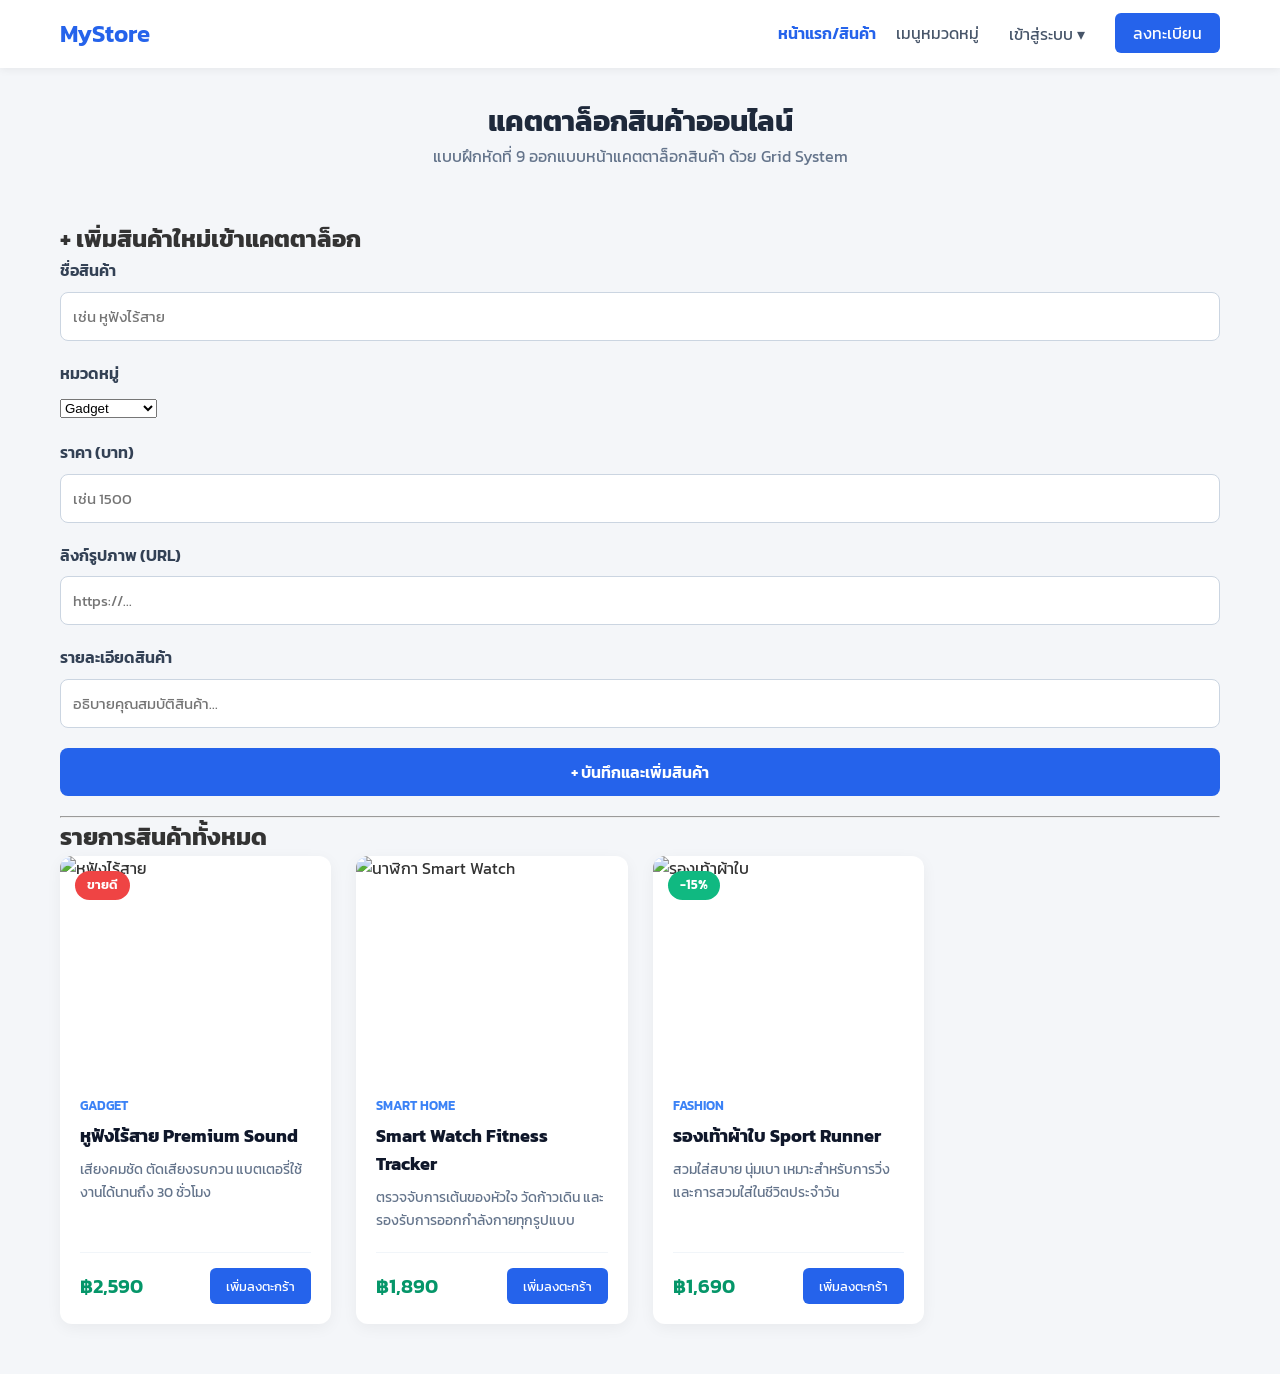
==== html/index.html @ a933f7f7 "Initial commit" ====
<!DOCTYPE html>
<html lang="th">
<head>
    <meta charset="UTF-8">
    <meta name="viewport" content="width=device-width, initial-scale=1.0">
    <title>หน้าแรก - แคตตาล็อกสินค้า (Grid System)</title>
    <link rel="stylesheet" href="style.css">
    <link rel="preconnect" href="https://fonts.googleapis.com">
    <link rel="preconnect" href="https://fonts.gstatic.com" crossorigin>
    <link href="https://fonts.googleapis.com/css2?family=Kanit:wght@300;400;600&display=swap" rel="stylesheet">
</head>
<body>

    <!-- แถบเมนูนำทาง (Navbar) -->
    <nav class="navbar">
        <div class="nav-container">
            <a href="index.html" class="logo">MyStore</a>
            <ul class="nav-links">
                <li><a href="index.html" class="active">หน้าแรก/สินค้า</a></li>
                <li><a href="menu.html">เมนูหมวดหมู่</a></li>
                
                <!-- Dropdown สำหรับเข้าสู่ระบบ (Login) -->
                <li class="dropdown">
                    <button class="btn-dropdown" id="loginDropdownBtn">เข้าสู่ระบบ ▾</button>
                    <div class="dropdown-menu" id="loginDropdownMenu">
                        <form class="login-form">
                            <h3>เข้าสู่ระบบ</h3>
                            <div class="form-group">
                                <label for="login-email">อีเมล</label>
                                <input type="email" id="login-email" placeholder="example@email.com" required>
                            </div>
                            <div class="form-group">
                                <label for="login-password">รหัสผ่าน</label>
                                <input type="password" id="login-password" placeholder="••••••••" required>
                            </div>
                            <button type="submit" class="btn-submit">เข้าสู่ระบบ</button>
                            <div class="login-footer">
                                <span>ยังไม่มีบัญชี?</span> <a href="register.html">ลงทะเบียนที่นี่</a>
                            </div>
                        </form>
                    </div>
                </li>

                <li><a href="register.html" class="btn-nav">ลงทะเบียน</a></li>
            </ul>
        </div>
    </nav>

    <header class="header">
        <h1>แคตตาล็อกสินค้าออนไลน์</h1>
        <p>แบบฝึกหัดที่ 9 ออกแบบหน้าแคตตาล็อกสินค้า ด้วย Grid System</p>
    </header>

    <main class="container">
        
        <!-- ส่วนฟอร์มสำหรับเพิ่มสินค้าใหม่ -->
        <section class="add-product-section">
            <h2>+ เพิ่มสินค้าใหม่เข้าแคตตาล็อก</h2>
            <form id="addProductForm" class="add-product-grid-form">
                <div class="form-group">
                    <label for="name">ชื่อสินค้า</label>
                    <input type="text" id="name" placeholder="เช่น หูฟังไร้สาย" required>
                </div>

                <div class="form-group">
                    <label for="category">หมวดหมู่</label>
                    <select id="category" required>
                        <option value="Gadget">Gadget</option>
                        <option value="Fashion">Fashion</option>
                        <option value="Smart Home">Smart Home</option>
                        <option value="Beauty">Beauty</option>
                    </select>
                </div>

                <div class="form-group">
                    <label for="price">ราคา (บาท)</label>
                    <input type="number" id="price" placeholder="เช่น 1500" required>
                </div>

                <div class="form-group">
                    <label for="image">ลิงก์รูปภาพ (URL)</label>
                    <input type="url" id="image" placeholder="https://..." required>
                </div>

                <div class="form-group full-width">
                    <label for="desc">รายละเอียดสินค้า</label>
                    <input type="text" id="desc" placeholder="อธิบายคุณสมบัติสินค้า..." required>
                </div>

                <div class="form-group full-width">
                    <button type="submit" class="btn-submit">+ บันทึกและเพิ่มสินค้า</button>
                </div>
            </form>
        </section>

        <hr class="divider">

        <!-- ส่วน Grid แสดงรายการสินค้า -->
        <h2 class="section-title">รายการสินค้าทั้งหมด</h2>
        <div class="product-grid" id="productGrid">
            
            <div class="product-card">
                <div class="badge">ขายดี</div>
                <img src="https://images.unsplash.com/photo-1505740420928-5e560c06d30e?w=500&q=80" alt="หูฟังไร้สาย">
                <div class="product-info">
                    <span class="category">Gadget</span>
                    <h3 class="product-title">หูฟังไร้สาย Premium Sound</h3>
                    <p class="description">เสียงคมชัด ตัดเสียงรบกวน แบตเตอรี่ใช้งานได้นานถึง 30 ชั่วโมง</p>
                    <div class="price-container">
                        <span class="price">฿2,590</span>
                        <button class="btn-add">เพิ่มลงตะกร้า</button>
                    </div>
                </div>
            </div>

            <div class="product-card">
                <img src="https://images.unsplash.com/photo-1523275335684-37898b6baf30?w=500&q=80" alt="นาฬิกา Smart Watch">
                <div class="product-info">
                    <span class="category">Smart Home</span>
                    <h3 class="product-title">Smart Watch Fitness Tracker</h3>
                    <p class="description">ตรวจจับการเต้นของหัวใจ วัดก้าวเดิน และรองรับการออกกำลังกายทุกรูปแบบ</p>
                    <div class="price-container">
                        <span class="price">฿1,890</span>
                        <button class="btn-add">เพิ่มลงตะกร้า</button>
                    </div>
                </div>
            </div>

            <div class="product-card">
                <div class="badge discount">-15%</div>
                <img src="https://images.unsplash.com/photo-1542291026-7eec264c27ff?w=500&q=80" alt="รองเท้าผ้าใบ">
                <div class="product-info">
                    <span class="category">Fashion</span>
                    <h3 class="product-title">รองเท้าผ้าใบ Sport Runner</h3>
                    <p class="description">สวมใส่สบาย นุ่มเบา เหมาะสำหรับการวิ่งและการสวมใส่ในชีวิตประจำวัน</p>
                    <div class="price-container">
                        <span class="price">฿1,690</span>
                        <button class="btn-add">เพิ่มลงตะกร้า</button>
                    </div>
                </div>
            </div>

        </div>
    </main>

    <!-- Script สำหรับคุมระบบ เพิ่มสินค้า และ เปิด/ปิด Dropdown Login -->
    <script>
        // 1. สคริปต์เปิด-ปิด Dropdown Login
        const loginDropdownBtn = document.getElementById('loginDropdownBtn');
        const loginDropdownMenu = document.getElementById('loginDropdownMenu');

        loginDropdownBtn.addEventListener('click', function(e) {
            e.stopPropagation();
            loginDropdownMenu.classList.toggle('show');
        });

        // ปิด Dropdown เมื่อคลิกพื้นที่อื่นนอกเมนู
        window.addEventListener('click', function(e) {
            if (!loginDropdownMenu.contains(e.target) && e.target !== loginDropdownBtn) {
                loginDropdownMenu.classList.remove('show');
            }
        });

        // 2. สคริปต์เพิ่มสินค้าใหม่
        const form = document.getElementById('addProductForm');
        const productGrid = document.getElementById('productGrid');

        form.addEventListener('submit', function(e) {
            e.preventDefault();

            const name = document.getElementById('name').value;
            const category = document.getElementById('category').value;
            const price = parseFloat(document.getElementById('price').value).toLocaleString();
            const image = document.getElementById('image').value;
            const desc = document.getElementById('desc').value;

            const newCard = document.createElement('div');
            newCard.className = 'product-card';
            newCard.innerHTML = `
                <div class="badge" style="background-color: #2563eb;">มาใหม่</div>
                <img src="${image}" alt="${name}" onerror="this.src='https://via.placeholder.com/500x300?text=No+Image'">
                <div class="product-info">
                    <span class="category">${category}</span>
                    <h3 class="product-title">${name}</h3>
                    <p class="description">${desc}</p>
                    <div class="price-container">
                        <span class="price">฿${price}</span>
                        <button class="btn-add">เพิ่มลงตะกร้า</button>
                    </div>
                </div>
            `;

            productGrid.prepend(newCard);
            form.reset();
            alert('เพิ่มสินค้าเรียบร้อยแล้ว!');
        });
    </script>

</body>
</html>
---- html/style.css ----
* {
    margin: 0;
    padding: 0;
    box-sizing: border-box;
}

body {
    font-family: 'Kanit', sans-serif;
    background-color: #f4f6f9;
    color: #333;
    line-height: 1.6;
}

/* --- แถบ เมนู (Navbar) --- */
.navbar {
    background-color: #ffffff;
    box-shadow: 0 2px 8px rgba(0,0,0,0.06);
    position: sticky;
    top: 0;
    z-index: 100;
}

.nav-container {
    max-width: 1200px;
    margin: 0 auto;
    display: flex;
    justify-content: space-between;
    align-items: center;
    padding: 15px 20px;
}

.logo {
    font-size: 1.5rem;
    font-weight: 600;
    color: #2563eb;
    text-decoration: none;
}

.nav-links {
    list-style: none;
    display: flex;
    align-items: center;
    gap: 20px;
}

.nav-links a {
    text-decoration: none;
    color: #475569;
    font-weight: 400;
    transition: color 0.2s ease;
}

.nav-links a:hover,
.nav-links a.active {
    color: #2563eb;
    font-weight: 600;
}

.btn-nav {
    background-color: #2563eb;
    color: #ffffff !important;
    padding: 8px 18px;
    border-radius: 6px;
}

.btn-nav:hover {
    background-color: #1d4ed8;
}

/* Header */
.header {
    text-align: center;
    padding: 30px 20px;
    margin-bottom: 20px;
}

.header h1 {
    font-size: 1.8rem;
    color: #1e293b;
}

.header p {
    color: #64748b;
}

/* Container สโคปพื้นที่ */
.container {
    max-width: 1200px;
    margin: 0 auto;
    padding: 0 20px 50px 20px;
}

/* --- CSS GRID: สินค้า (index.html) --- */
.product-grid {
    display: grid;
    grid-template-columns: repeat(auto-fill, minmax(260px, 1fr));
    gap: 25px;
}

.product-card {
    background: #ffffff;
    border-radius: 12px;
    overflow: hidden;
    box-shadow: 0 4px 15px rgba(0, 0, 0, 0.05);
    transition: transform 0.3s ease, box-shadow 0.3s ease;
    position: relative;
    display: flex;
    flex-direction: column;
}

.product-card:hover {
    transform: translateY(-8px);
    box-shadow: 0 10px 25px rgba(0, 0, 0, 0.12);
}

.badge {
    position: absolute;
    top: 15px;
    left: 15px;
    background-color: #ef4444;
    color: white;
    padding: 4px 12px;
    font-size: 0.8rem;
    font-weight: 600;
    border-radius: 20px;
}

.badge.discount { background-color: #10b981; }

.product-card img {
    width: 100%;
    height: 220px;
    object-fit: cover;
}

.product-info {
    padding: 20px;
    display: flex;
    flex-direction: column;
    flex-grow: 1;
}

.category {
    font-size: 0.8rem;
    color: #3b82f6;
    font-weight: 600;
    text-transform: uppercase;
    margin-bottom: 5px;
}

.product-title {
    font-size: 1.1rem;
    color: #0f172a;
    margin-bottom: 8px;
}

.description {
    font-size: 0.9rem;
    color: #64748b;
    margin-bottom: 20px;
    flex-grow: 1;
}

.price-container {
    display: flex;
    justify-content: space-between;
    align-items: center;
    border-top: 1px solid #f1f5f9;
    padding-top: 15px;
}

.price {
    font-size: 1.25rem;
    font-weight: 600;
    color: #059669;
}

.btn-add {
    background-color: #2563eb;
    color: #ffffff;
    border: none;
    padding: 8px 16px;
    border-radius: 6px;
    font-family: 'Kanit', sans-serif;
    cursor: pointer;
}

.btn-add:hover { background-color: #1d4ed8; }

/* --- CSS GRID: เมนูหมวดหมู่ (menu.html) --- */
.menu-grid {
    display: grid;
    grid-template-columns: repeat(auto-fill, minmax(320px, 1fr));
    gap: 30px;
}

.menu-card {
    background: #ffffff;
    border-radius: 12px;
    overflow: hidden;
    box-shadow: 0 4px 15px rgba(0,0,0,0.05);
}

.menu-card img {
    width: 100%;
    height: 200px;
    object-fit: cover;
}

.menu-content {
    padding: 20px;
}

.menu-content h3 {
    margin-bottom: 8px;
    color: #1e293b;
}

.menu-content p {
    color: #64748b;
    font-size: 0.95rem;
    margin-bottom: 15px;
}

.btn-secondary {
    display: inline-block;
    padding: 8px 16px;
    background-color: #f1f5f9;
    color: #334155;
    text-decoration: none;
    border-radius: 6px;
    font-weight: 600;
}

.btn-secondary:hover {
    background-color: #e2e8f0;
}

/* --- ฟอร์มลงทะเบียน (register.html) --- */
.form-container {
    max-width: 500px;
    margin: 40px auto;
    background: #ffffff;
    padding: 30px;
    border-radius: 12px;
    box-shadow: 0 4px 20px rgba(0,0,0,0.08);
}

.form-container h2 {
    color: #1e293b;
    margin-bottom: 5px;
}

.form-container p {
    color: #64748b;
    margin-bottom: 25px;
    font-size: 0.95rem;
}

.form-group {
    margin-bottom: 20px;
}

.form-group label {
    display: block;
    margin-bottom: 8px;
    font-weight: 600;
    color: #334155;
}

.form-group input {
    width: 100%;
    padding: 12px;
    border: 1px solid #cbd5e1;
    border-radius: 8px;
    font-family: 'Kanit', sans-serif;
    font-size: 0.95rem;
}

.form-group input:focus {
    outline: none;
    border-color: #2563eb;
    box-shadow: 0 0 0 3px rgba(37, 99, 235, 0.1);
}

.btn-submit {
    width: 100%;
    padding: 12px;
    background-color: #2563eb;
    color: white;
    border: none;
    border-radius: 8px;
    font-size: 1rem;
    font-family: 'Kanit', sans-serif;
    font-weight: 600;
    cursor: pointer;
}

.btn-submit:hover {
    background-color: #1d4ed8;
}
/* --- Dropdown Login สไตล์ --- */
.dropdown {
    position: relative;
    display: inline-block;
}

.btn-dropdown {
    background: none;
    border: none;
    color: #475569;
    font-family: 'Kanit', sans-serif;
    font-size: 1rem;
    font-weight: 400;
    cursor: pointer;
    padding: 5px 10px;
    transition: color 0.2s ease;
}

.btn-dropdown:hover {
    color: #2563eb;
    font-weight: 600;
}

/* เมนูที่ซ่อนไว้ จะแสดงเมื่อถูกเติม class 'show' */
.dropdown-menu {
    display: none;
    position: absolute;
    right: 0;
    top: 120%;
    width: 280px;
    background-color: #ffffff;
    box-shadow: 0 10px 25px rgba(0, 0, 0, 0.15);
    border-radius: 10px;
    padding: 20px;
    z-index: 1000;
}

.dropdown-menu.show {
    display: block;
    animation: fadeIn 0.2s ease;
}

.login-form h3 {
    font-size: 1.1rem;
    color: #1e293b;
    margin-bottom: 15px;
    text-align: center;
}

.login-form .form-group {
    margin-bottom: 12px;
}

.login-form label {
    display: block;
    font-size: 0.85rem;
    color: #475569;
    margin-bottom: 4px;
}

.login-form input {
    width: 100%;
    padding: 8px 10px;
    border: 1px solid #cbd5e1;
    border-radius: 6px;
    font-family: 'Kanit', sans-serif;
    font-size: 0.85rem;
}

.login-footer {
    margin-top: 15px;
    text-align: center;
    font-size: 0.8rem;
    color: #64748b;
}

.login-footer a {
    color: #2563eb;
    text-decoration: none;
    font-weight: 600;
}

.login-footer a:hover {
    text-decoration: underline;
}

@keyframes fadeIn {
    from { opacity: 0; transform: translateY(-10px); }
    to { opacity: 1; transform: translateY(0); }
}
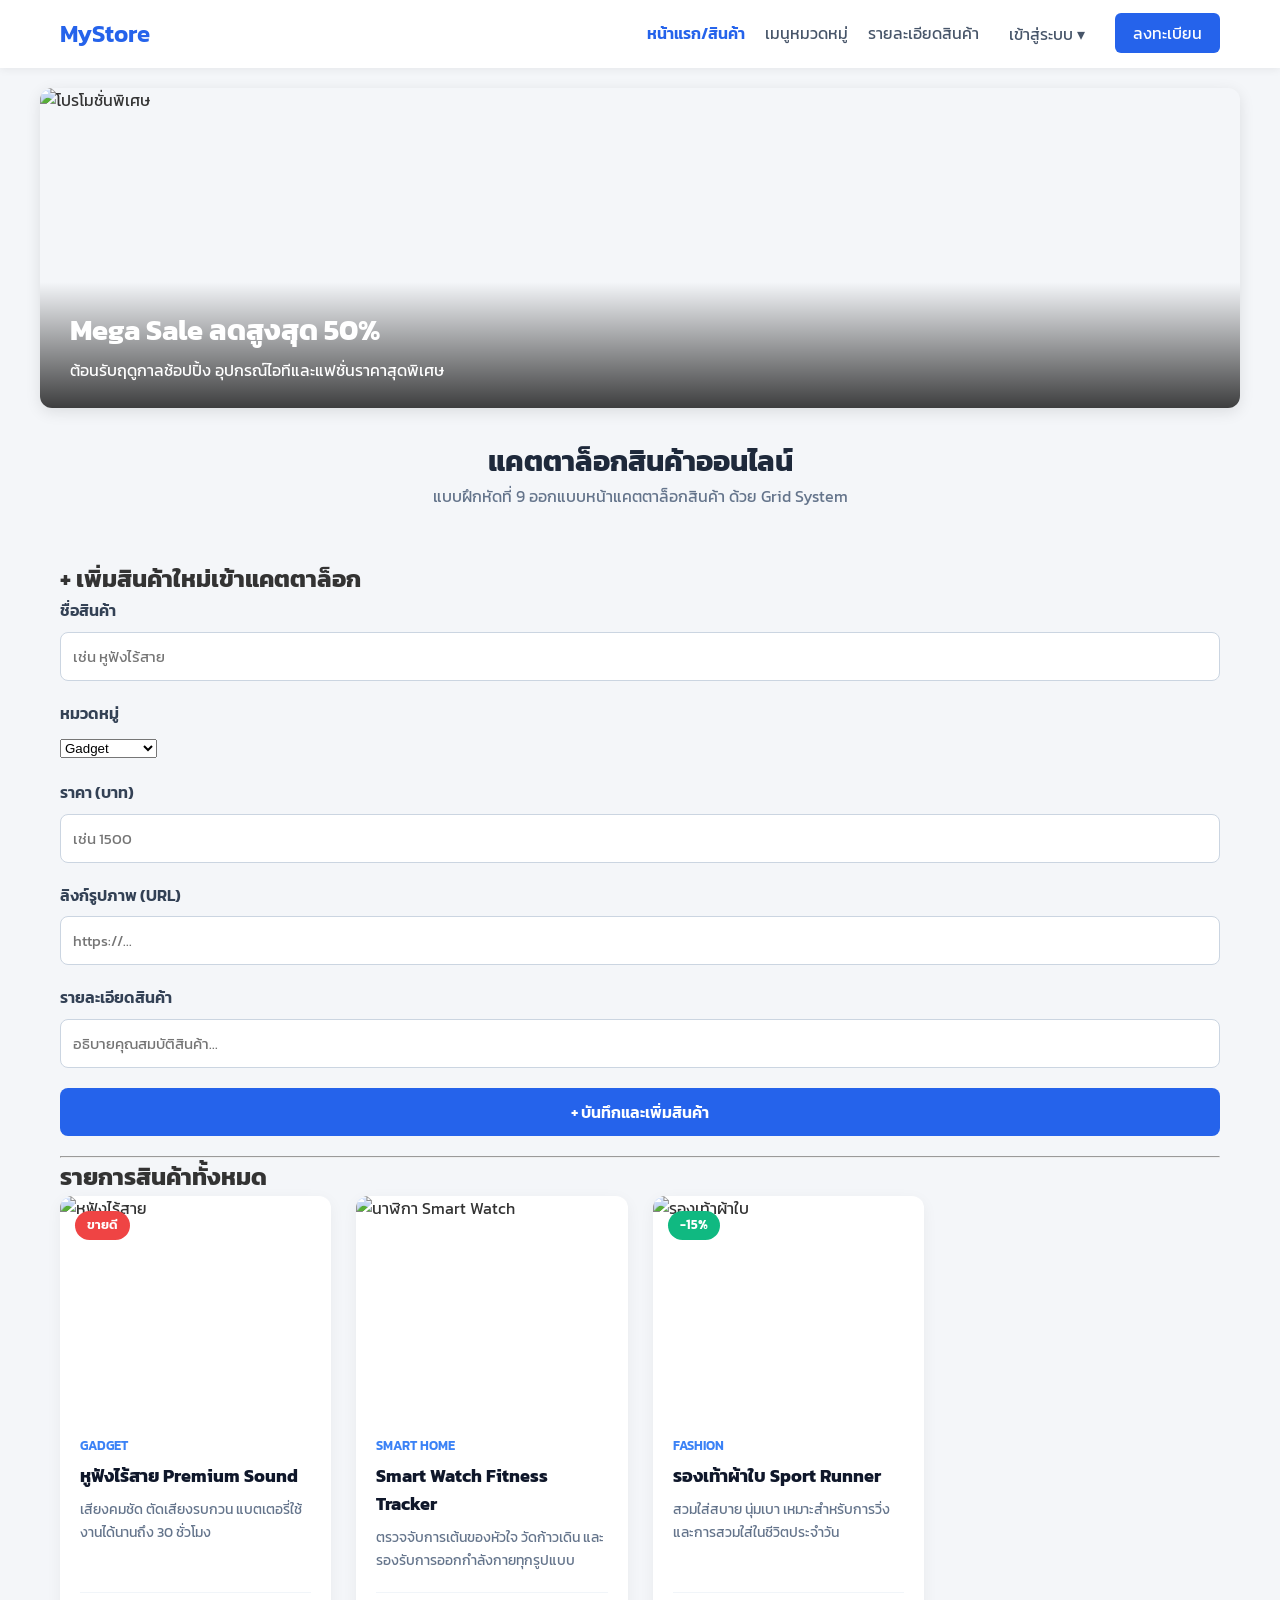
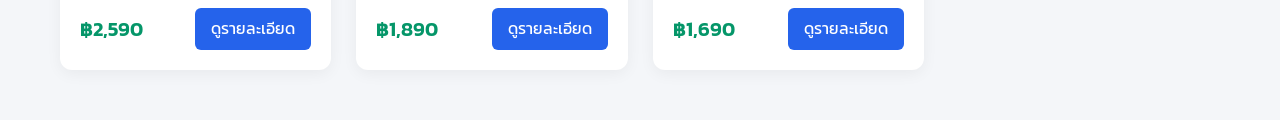
==== commit 4552ee21: "update v1" ====
--- a/html/index.html
+++ b/html/index.html
@@ -18,6 +18,7 @@
             <ul class="nav-links">
                 <li><a href="index.html" class="active">หน้าแรก/สินค้า</a></li>
                 <li><a href="menu.html">เมนูหมวดหมู่</a></li>
+                <li><a href="product-detail.html">รายละเอียดสินค้า</a></li>
                 
                 <!-- Dropdown สำหรับเข้าสู่ระบบ (Login) -->
                 <li class="dropdown">
@@ -46,6 +47,37 @@
         </div>
     </nav>
 
+    <!-- Banner รูปภาพเดียว -->
+<!-- Banner Image Slider -->
+<section class="banner-slider">
+    <div class="slides-container">
+        <!-- Slide 1 -->
+        <div class="slide active">
+            <img src="https://images.unsplash.com/photo-1607082348824-0a96f2a4b9da?w=1200&q=80" alt="โปรโมชั่นพิเศษ">
+            <div class="banner-text">
+                <h2>Mega Sale ลดสูงสุด 50%</h2>
+                <p>ต้อนรับฤดูกาลช้อปปิ้ง อุปกรณ์ไอทีและแฟชั่นราคาสุดพิเศษ</p>
+            </div>
+        </div>
+        <!-- Slide 2 -->
+        <div class="slide">
+            <img src="https://images.unsplash.com/photo-1441986300917-64674bd600d8?w=1200&q=80" alt="สินค้ามาใหม่">
+            <div class="banner-text">
+                <h2>New Arrivals สินค้ามาใหม่</h2>
+                <p>อัปเดตเทรนด์แฟชั่นและแกดเจ็ตยอดนิยมก่อนใคร</p>
+            </div>
+        </div>
+        <!-- Slide 3 -->
+        <div class="slide">
+            <img src="https://images.unsplash.com/photo-1526170375885-4d8ecf77b99f?w=1200&q=80" alt="ส่งฟรี">
+            <div class="banner-text">
+                <h2>Free Shipping จัดส่งฟรี</h2>
+                <p>เมื่อช้อปสินค้าครบ 990 บาทขึ้นไปทั่วประเทศ</p>
+            </div>
+        </div>
+    </div>
+</section>
+
     <header class="header">
         <h1>แคตตาล็อกสินค้าออนไลน์</h1>
         <p>แบบฝึกหัดที่ 9 ออกแบบหน้าแคตตาล็อกสินค้า ด้วย Grid System</p>
@@ -108,7 +140,7 @@
                     <p class="description">เสียงคมชัด ตัดเสียงรบกวน แบตเตอรี่ใช้งานได้นานถึง 30 ชั่วโมง</p>
                     <div class="price-container">
                         <span class="price">฿2,590</span>
-                        <button class="btn-add">เพิ่มลงตะกร้า</button>
+                        <a href="product-detail.html" class="btn-add" style="text-decoration:none;">ดูรายละเอียด</a>
                     </div>
                 </div>
             </div>
@@ -121,7 +153,7 @@
                     <p class="description">ตรวจจับการเต้นของหัวใจ วัดก้าวเดิน และรองรับการออกกำลังกายทุกรูปแบบ</p>
                     <div class="price-container">
                         <span class="price">฿1,890</span>
-                        <button class="btn-add">เพิ่มลงตะกร้า</button>
+                        <a href="product-detail.html" class="btn-add" style="text-decoration:none;">ดูรายละเอียด</a>
                     </div>
                 </div>
             </div>
@@ -135,7 +167,7 @@
                     <p class="description">สวมใส่สบาย นุ่มเบา เหมาะสำหรับการวิ่งและการสวมใส่ในชีวิตประจำวัน</p>
                     <div class="price-container">
                         <span class="price">฿1,690</span>
-                        <button class="btn-add">เพิ่มลงตะกร้า</button>
+                        <a href="product-detail.html" class="btn-add" style="text-decoration:none;">ดูรายละเอียด</a>
                     </div>
                 </div>
             </div>
@@ -143,9 +175,8 @@
         </div>
     </main>
 
-    <!-- Script สำหรับคุมระบบ เพิ่มสินค้า และ เปิด/ปิด Dropdown Login -->
     <script>
-        // 1. สคริปต์เปิด-ปิด Dropdown Login
+        // เปิด-ปิด Dropdown Login
         const loginDropdownBtn = document.getElementById('loginDropdownBtn');
         const loginDropdownMenu = document.getElementById('loginDropdownMenu');
 
@@ -154,20 +185,18 @@
             loginDropdownMenu.classList.toggle('show');
         });
 
-        // ปิด Dropdown เมื่อคลิกพื้นที่อื่นนอกเมนู
         window.addEventListener('click', function(e) {
             if (!loginDropdownMenu.contains(e.target) && e.target !== loginDropdownBtn) {
                 loginDropdownMenu.classList.remove('show');
             }
         });
 
-        // 2. สคริปต์เพิ่มสินค้าใหม่
+        // เพิ่มสินค้าใหม่
         const form = document.getElementById('addProductForm');
         const productGrid = document.getElementById('productGrid');
 
         form.addEventListener('submit', function(e) {
             e.preventDefault();
-
             const name = document.getElementById('name').value;
             const category = document.getElementById('category').value;
             const price = parseFloat(document.getElementById('price').value).toLocaleString();
@@ -185,7 +214,7 @@
                     <p class="description">${desc}</p>
                     <div class="price-container">
                         <span class="price">฿${price}</span>
-                        <button class="btn-add">เพิ่มลงตะกร้า</button>
+                        <a href="product-detail.html" class="btn-add" style="text-decoration:none;">ดูรายละเอียด</a>
                     </div>
                 </div>
             `;
@@ -195,6 +224,18 @@
             alert('เพิ่มสินค้าเรียบร้อยแล้ว!');
         });
     </script>
-
+<script>
+    const slides = document.querySelectorAll('.slide');
+    let currentSlide = 0;
+
+    function nextSlide() {
+        slides[currentSlide].classList.remove('active');
+        currentSlide = (currentSlide + 1) % slides.length;
+        slides[currentSlide].classList.add('active');
+    }
+
+    // สไลด์เปลี่ยนรูปอัตโนมัติทุกๆ 3.5 วินาที
+    setInterval(nextSlide, 3500);
+</script>
 </body>
 </html>
--- a/html/style.css
+++ b/html/style.css
@@ -388,4 +388,124 @@
 @keyframes fadeIn {
     from { opacity: 0; transform: translateY(-10px); }
     to { opacity: 1; transform: translateY(0); }
+}
+/* --- Banner รูปภาพเดียว --- */
+.static-banner {
+    position: relative;
+    max-width: 1200px;
+    margin: 20px auto 0 auto;
+    height: 320px;
+    border-radius: 12px;
+    overflow: hidden;
+    box-shadow: 0 4px 15px rgba(0,0,0,0.1);
+}
+
+.static-banner img {
+    width: 100%;
+    height: 100%;
+    object-fit: cover;
+}
+
+/* --- สไตล์หน้า รายละเอียดสินค้า (product-detail.html) --- */
+.detail-card {
+    background: #ffffff;
+    border-radius: 12px;
+    padding: 30px;
+    display: grid;
+    grid-template-columns: repeat(auto-fit, minmax(300px, 1fr));
+    gap: 30px;
+    box-shadow: 0 4px 20px rgba(0,0,0,0.06);
+    margin-top: 30px;
+}
+
+.detail-image img {
+    width: 100%;
+    border-radius: 8px;
+    object-fit: cover;
+}
+
+.detail-content h2 {
+    font-size: 1.8rem;
+    color: #1e293b;
+    margin: 10px 0;
+}
+
+.price-tag {
+    font-size: 1.8rem;
+    color: #059669;
+    font-weight: 600;
+    margin-bottom: 15px;
+}
+
+.detail-desc {
+    color: #64748b;
+    margin-bottom: 20px;
+}
+
+.specs-list {
+    list-style: none;
+    margin-bottom: 25px;
+    border-top: 1px solid #f1f5f9;
+    padding-top: 15px;
+}
+
+.specs-list li {
+    margin-bottom: 8px;
+    color: #475569;
+    font-size: 0.95rem;
+}
+
+.action-buttons {
+    display: flex;
+    gap: 15px;
+}
+.banner-slider {
+    position: relative;
+    max-width: 1200px;
+    margin: 20px auto 0 auto;
+    height: 320px;
+    border-radius: 12px;
+    overflow: hidden;
+    box-shadow: 0 4px 15px rgba(0,0,0,0.1);
+}
+
+.slides-container {
+    width: 100%;
+    height: 100%;
+    position: relative;
+}
+
+.slide {
+    position: absolute;
+    top: 0;
+    left: 0;
+    width: 100%;
+    height: 100%;
+    opacity: 0;
+    transition: opacity 0.8s ease-in-out;
+}
+
+.slide.active {
+    opacity: 1;
+}
+
+.slide img {
+    width: 100%;
+    height: 100%;
+    object-fit: cover;
+}
+
+.banner-text {
+    position: absolute;
+    bottom: 0;
+    left: 0;
+    right: 0;
+    background: linear-gradient(transparent, rgba(0, 0, 0, 0.75));
+    color: white;
+    padding: 25px 30px;
+}
+
+.banner-text h2 {
+    font-size: 1.8rem;
+    margin-bottom: 5px;
 }
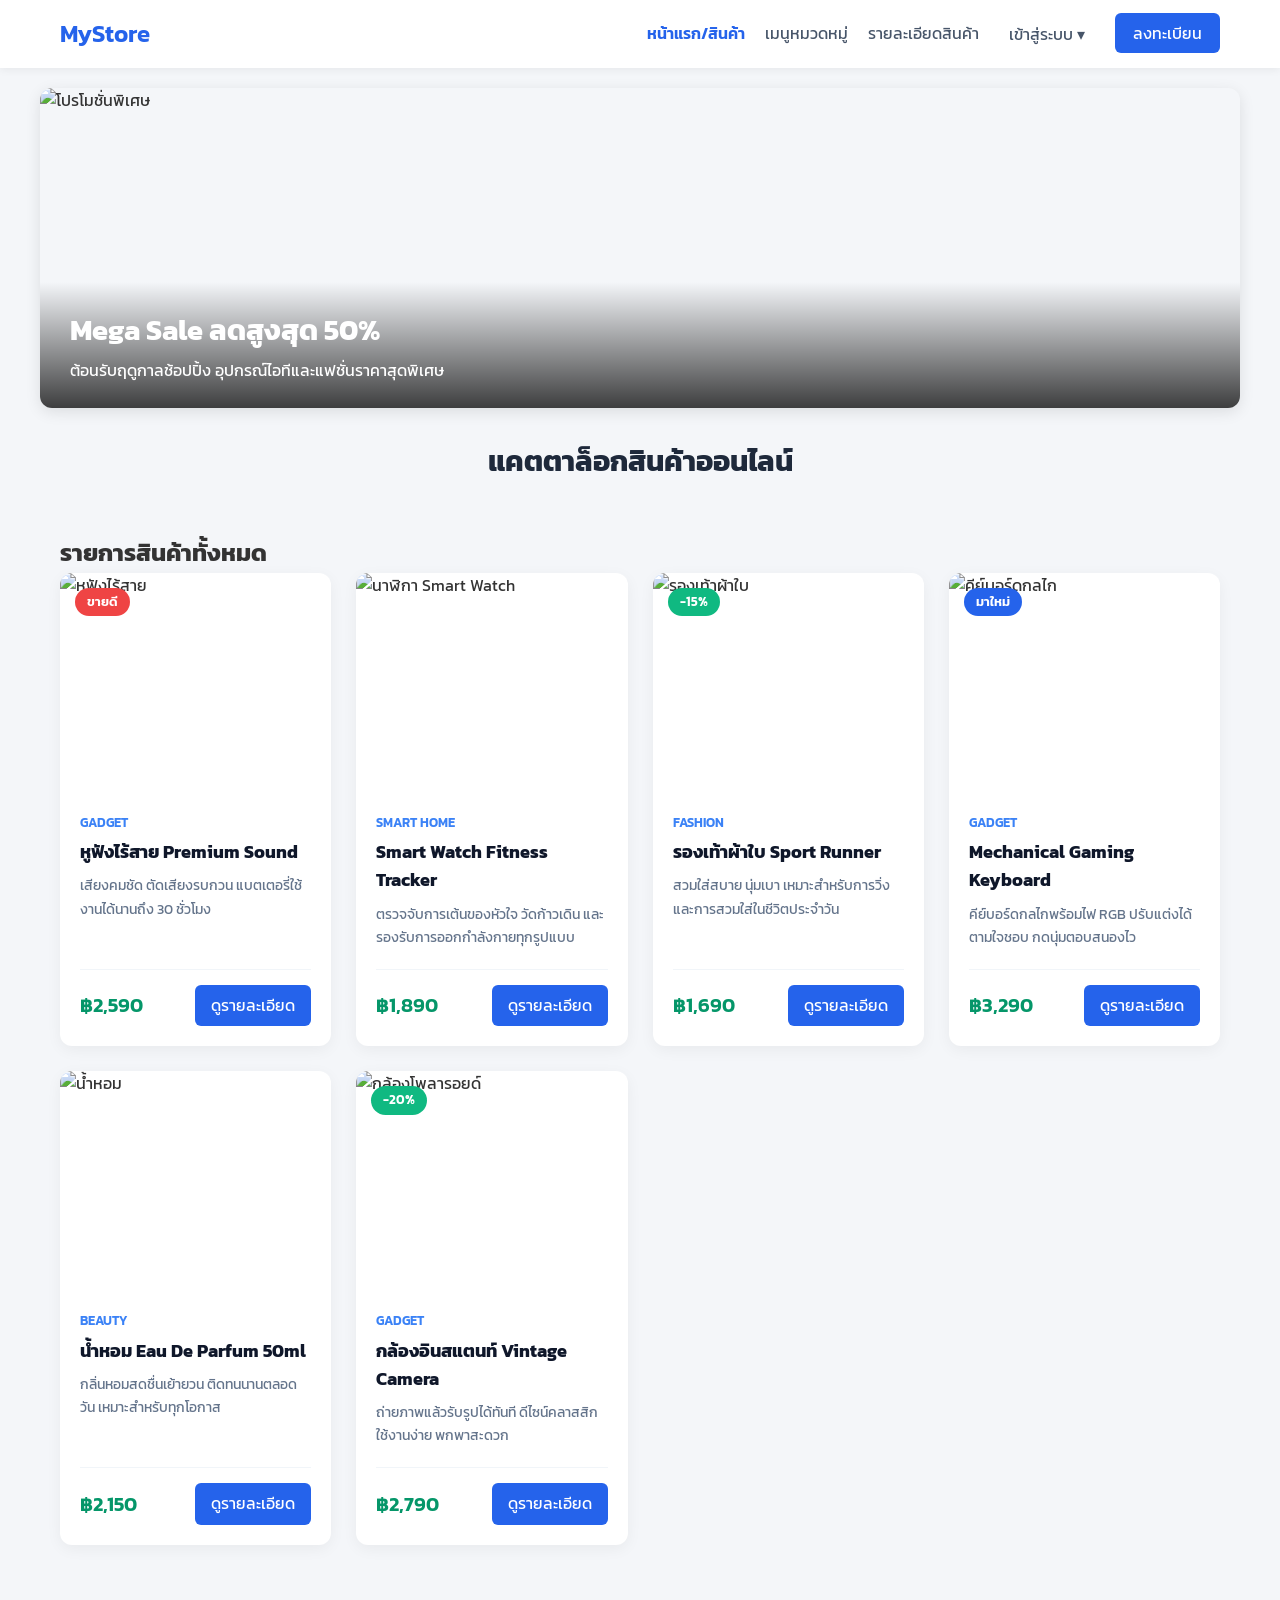
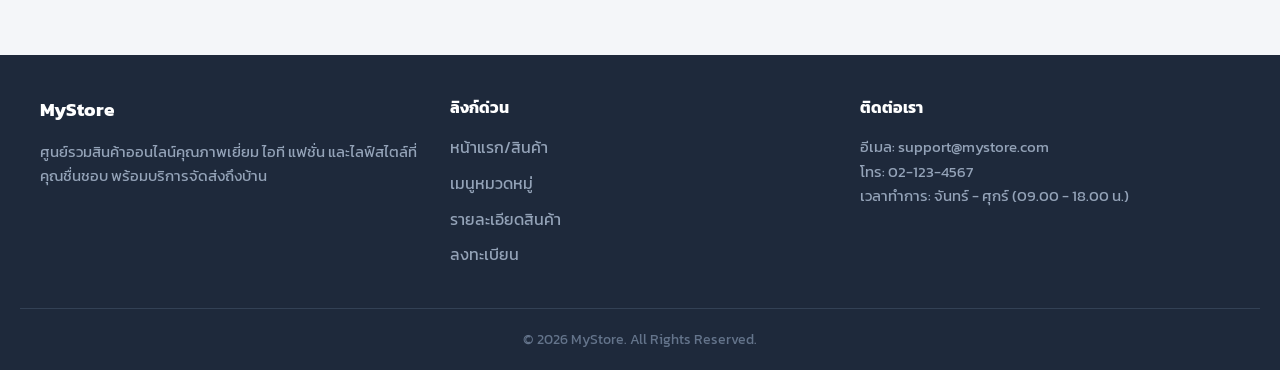
==== commit c6a953e7: "Initial commit - Add website homepage and product grid" ====
--- a/html/index.html
+++ b/html/index.html
@@ -47,90 +47,46 @@
         </div>
     </nav>
 
-    <!-- Banner รูปภาพเดียว -->
-<!-- Banner Image Slider -->
-<section class="banner-slider">
-    <div class="slides-container">
-        <!-- Slide 1 -->
-        <div class="slide active">
-            <img src="https://images.unsplash.com/photo-1607082348824-0a96f2a4b9da?w=1200&q=80" alt="โปรโมชั่นพิเศษ">
-            <div class="banner-text">
-                <h2>Mega Sale ลดสูงสุด 50%</h2>
-                <p>ต้อนรับฤดูกาลช้อปปิ้ง อุปกรณ์ไอทีและแฟชั่นราคาสุดพิเศษ</p>
-            </div>
-        </div>
-        <!-- Slide 2 -->
-        <div class="slide">
-            <img src="https://images.unsplash.com/photo-1441986300917-64674bd600d8?w=1200&q=80" alt="สินค้ามาใหม่">
-            <div class="banner-text">
-                <h2>New Arrivals สินค้ามาใหม่</h2>
-                <p>อัปเดตเทรนด์แฟชั่นและแกดเจ็ตยอดนิยมก่อนใคร</p>
-            </div>
-        </div>
-        <!-- Slide 3 -->
-        <div class="slide">
-            <img src="https://images.unsplash.com/photo-1526170375885-4d8ecf77b99f?w=1200&q=80" alt="ส่งฟรี">
-            <div class="banner-text">
-                <h2>Free Shipping จัดส่งฟรี</h2>
-                <p>เมื่อช้อปสินค้าครบ 990 บาทขึ้นไปทั่วประเทศ</p>
-            </div>
-        </div>
-    </div>
-</section>
+    <!-- Banner Image Slider -->
+    <section class="banner-slider">
+        <div class="slides-container">
+            <!-- Slide 1 -->
+            <div class="slide active">
+                <img src="https://images.unsplash.com/photo-1607082348824-0a96f2a4b9da?w=1200&q=80" alt="โปรโมชั่นพิเศษ">
+                <div class="banner-text">
+                    <h2>Mega Sale ลดสูงสุด 50%</h2>
+                    <p>ต้อนรับฤดูกาลช้อปปิ้ง อุปกรณ์ไอทีและแฟชั่นราคาสุดพิเศษ</p>
+                </div>
+            </div>
+            <!-- Slide 2 -->
+            <div class="slide">
+                <img src="https://images.unsplash.com/photo-1441986300917-64674bd600d8?w=1200&q=80" alt="สินค้ามาใหม่">
+                <div class="banner-text">
+                    <h2>New Arrivals สินค้ามาใหม่</h2>
+                    <p>อัปเดตเทรนด์แฟชั่นและแกดเจ็ตยอดนิยมก่อนใคร</p>
+                </div>
+            </div>
+            <!-- Slide 3 -->
+            <div class="slide">
+                <img src="https://images.unsplash.com/photo-1526170375885-4d8ecf77b99f?w=1200&q=80" alt="ส่งฟรี">
+                <div class="banner-text">
+                    <h2>Free Shipping จัดส่งฟรี</h2>
+                    <p>เมื่อช้อปสินค้าครบ 990 บาทขึ้นไปทั่วประเทศ</p>
+                </div>
+            </div>
+        </div>
+    </section>
 
     <header class="header">
         <h1>แคตตาล็อกสินค้าออนไลน์</h1>
-        <p>แบบฝึกหัดที่ 9 ออกแบบหน้าแคตตาล็อกสินค้า ด้วย Grid System</p>
     </header>
 
     <main class="container">
-        
-        <!-- ส่วนฟอร์มสำหรับเพิ่มสินค้าใหม่ -->
-        <section class="add-product-section">
-            <h2>+ เพิ่มสินค้าใหม่เข้าแคตตาล็อก</h2>
-            <form id="addProductForm" class="add-product-grid-form">
-                <div class="form-group">
-                    <label for="name">ชื่อสินค้า</label>
-                    <input type="text" id="name" placeholder="เช่น หูฟังไร้สาย" required>
-                </div>
-
-                <div class="form-group">
-                    <label for="category">หมวดหมู่</label>
-                    <select id="category" required>
-                        <option value="Gadget">Gadget</option>
-                        <option value="Fashion">Fashion</option>
-                        <option value="Smart Home">Smart Home</option>
-                        <option value="Beauty">Beauty</option>
-                    </select>
-                </div>
-
-                <div class="form-group">
-                    <label for="price">ราคา (บาท)</label>
-                    <input type="number" id="price" placeholder="เช่น 1500" required>
-                </div>
-
-                <div class="form-group">
-                    <label for="image">ลิงก์รูปภาพ (URL)</label>
-                    <input type="url" id="image" placeholder="https://..." required>
-                </div>
-
-                <div class="form-group full-width">
-                    <label for="desc">รายละเอียดสินค้า</label>
-                    <input type="text" id="desc" placeholder="อธิบายคุณสมบัติสินค้า..." required>
-                </div>
-
-                <div class="form-group full-width">
-                    <button type="submit" class="btn-submit">+ บันทึกและเพิ่มสินค้า</button>
-                </div>
-            </form>
-        </section>
-
-        <hr class="divider">
-
         <!-- ส่วน Grid แสดงรายการสินค้า -->
         <h2 class="section-title">รายการสินค้าทั้งหมด</h2>
         <div class="product-grid" id="productGrid">
             
+            <!-- ชิ้นที่ 1 -->
             <div class="product-card">
                 <div class="badge">ขายดี</div>
                 <img src="https://images.unsplash.com/photo-1505740420928-5e560c06d30e?w=500&q=80" alt="หูฟังไร้สาย">
@@ -145,6 +101,7 @@
                 </div>
             </div>
 
+            <!-- ชิ้นที่ 2 -->
             <div class="product-card">
                 <img src="https://images.unsplash.com/photo-1523275335684-37898b6baf30?w=500&q=80" alt="นาฬิกา Smart Watch">
                 <div class="product-info">
@@ -158,6 +115,7 @@
                 </div>
             </div>
 
+            <!-- ชิ้นที่ 3 -->
             <div class="product-card">
                 <div class="badge discount">-15%</div>
                 <img src="https://images.unsplash.com/photo-1542291026-7eec264c27ff?w=500&q=80" alt="รองเท้าผ้าใบ">
@@ -172,8 +130,80 @@
                 </div>
             </div>
 
+            <!-- ชิ้นที่ 4 -->
+            <div class="product-card">
+                <div class="badge" style="background-color: #2563eb;">มาใหม่</div>
+                <img src="https://images.unsplash.com/photo-1507764923504-cd90bf7da772?w=500&q=80" alt="คีย์บอร์ดกลไก">
+                <div class="product-info">
+                    <span class="category">Gadget</span>
+                    <h3 class="product-title">Mechanical Gaming Keyboard</h3>
+                    <p class="description">คีย์บอร์ดกลไกพร้อมไฟ RGB ปรับแต่งได้ตามใจชอบ กดนุ่มตอบสนองไว</p>
+                    <div class="price-container">
+                        <span class="price">฿3,290</span>
+                        <a href="product-detail.html" class="btn-add" style="text-decoration:none;">ดูรายละเอียด</a>
+                    </div>
+                </div>
+            </div>
+
+            <!-- ชิ้นที่ 5 -->
+            <div class="product-card">
+                <img src="https://images.unsplash.com/photo-1585386959984-a4155224a1ad?w=500&q=80" alt="น้ำหอม">
+                <div class="product-info">
+                    <span class="category">Beauty</span>
+                    <h3 class="product-title">น้ำหอม Eau De Parfum 50ml</h3>
+                    <p class="description">กลิ่นหอมสดชื่นเย้ายวน ติดทนนานตลอดวัน เหมาะสำหรับทุกโอกาส</p>
+                    <div class="price-container">
+                        <span class="price">฿2,150</span>
+                        <a href="product-detail.html" class="btn-add" style="text-decoration:none;">ดูรายละเอียด</a>
+                    </div>
+                </div>
+            </div>
+
+            <!-- ชิ้นที่ 6 -->
+            <div class="product-card">
+                <div class="badge discount">-20%</div>
+                <img src="https://images.unsplash.com/photo-1583394838336-acd977736f90?w=500&q=80" alt="กล้องโพลารอยด์">
+                <div class="product-info">
+                    <span class="category">Gadget</span>
+                    <h3 class="product-title">กล้องอินสแตนท์ Vintage Camera</h3>
+                    <p class="description">ถ่ายภาพแล้วรับรูปได้ทันที ดีไซน์คลาสสิก ใช้งานง่าย พกพาสะดวก</p>
+                    <div class="price-container">
+                        <span class="price">฿2,790</span>
+                        <a href="product-detail.html" class="btn-add" style="text-decoration:none;">ดูรายละเอียด</a>
+                    </div>
+                </div>
+            </div>
+
         </div>
     </main>
+
+    <!-- ส่วน Footer -->
+    <footer class="footer">
+        <div class="footer-container">
+            <div class="footer-col">
+                <h3>MyStore</h3>
+                <p>ศูนย์รวมสินค้าออนไลน์คุณภาพเยี่ยม ไอที แฟชั่น และไลฟ์สไตล์ที่คุณชื่นชอบ พร้อมบริการจัดส่งถึงบ้าน</p>
+            </div>
+            <div class="footer-col">
+                <h4>ลิงก์ด่วน</h4>
+                <ul>
+                    <li><a href="index.html">หน้าแรก/สินค้า</a></li>
+                    <li><a href="menu.html">เมนูหมวดหมู่</a></li>
+                    <li><a href="product-detail.html">รายละเอียดสินค้า</a></li>
+                    <li><a href="register.html">ลงทะเบียน</a></li>
+                </ul>
+            </div>
+            <div class="footer-col">
+                <h4>ติดต่อเรา</h4>
+                <p>อีเมล: support@mystore.com</p>
+                <p>โทร: 02-123-4567</p>
+                <p>เวลาทำการ: จันทร์ - ศุกร์ (09.00 - 18.00 น.)</p>
+            </div>
+        </div>
+        <div class="footer-bottom">
+            <p>&copy; 2026 MyStore. All Rights Reserved.</p>
+        </div>
+    </footer>
 
     <script>
         // เปิด-ปิด Dropdown Login
@@ -191,51 +221,18 @@
             }
         });
 
-        // เพิ่มสินค้าใหม่
-        const form = document.getElementById('addProductForm');
-        const productGrid = document.getElementById('productGrid');
-
-        form.addEventListener('submit', function(e) {
-            e.preventDefault();
-            const name = document.getElementById('name').value;
-            const category = document.getElementById('category').value;
-            const price = parseFloat(document.getElementById('price').value).toLocaleString();
-            const image = document.getElementById('image').value;
-            const desc = document.getElementById('desc').value;
-
-            const newCard = document.createElement('div');
-            newCard.className = 'product-card';
-            newCard.innerHTML = `
-                <div class="badge" style="background-color: #2563eb;">มาใหม่</div>
-                <img src="${image}" alt="${name}" onerror="this.src='https://via.placeholder.com/500x300?text=No+Image'">
-                <div class="product-info">
-                    <span class="category">${category}</span>
-                    <h3 class="product-title">${name}</h3>
-                    <p class="description">${desc}</p>
-                    <div class="price-container">
-                        <span class="price">฿${price}</span>
-                        <a href="product-detail.html" class="btn-add" style="text-decoration:none;">ดูรายละเอียด</a>
-                    </div>
-                </div>
-            `;
-
-            productGrid.prepend(newCard);
-            form.reset();
-            alert('เพิ่มสินค้าเรียบร้อยแล้ว!');
-        });
+        // Banner Slider
+        const slides = document.querySelectorAll('.slide');
+        let currentSlide = 0;
+
+        function nextSlide() {
+            slides[currentSlide].classList.remove('active');
+            currentSlide = (currentSlide + 1) % slides.length;
+            slides[currentSlide].classList.add('active');
+        }
+
+        // สไลด์เปลี่ยนรูปอัตโนมัติทุกๆ 3.5 วินาที
+        setInterval(nextSlide, 3500);
     </script>
-<script>
-    const slides = document.querySelectorAll('.slide');
-    let currentSlide = 0;
-
-    function nextSlide() {
-        slides[currentSlide].classList.remove('active');
-        currentSlide = (currentSlide + 1) % slides.length;
-        slides[currentSlide].classList.add('active');
-    }
-
-    // สไลด์เปลี่ยนรูปอัตโนมัติทุกๆ 3.5 วินาที
-    setInterval(nextSlide, 3500);
-</script>
 </body>
 </html>
--- a/html/style.css
+++ b/html/style.css
@@ -508,4 +508,58 @@
 .banner-text h2 {
     font-size: 1.8rem;
     margin-bottom: 5px;
+}
+/* Footer Styles */
+.footer {
+    background-color: #1e293b;
+    color: #f8fafc;
+    padding: 40px 20px 20px;
+    margin-top: 60px;
+}
+
+.footer-container {
+    max-width: 1200px;
+    margin: 0 auto;
+    display: grid;
+    grid-template-columns: repeat(auto-fit, minmax(250px, 1fr));
+    gap: 30px;
+}
+
+.footer-col h3, .footer-col h4 {
+    color: #ffffff;
+    margin-bottom: 15px;
+}
+
+.footer-col p {
+    color: #94a3b8;
+    font-size: 0.95rem;
+    line-height: 1.6;
+}
+
+.footer-col ul {
+    list-style: none;
+    padding: 0;
+}
+
+.footer-col ul li {
+    margin-bottom: 10px;
+}
+
+.footer-col ul li a {
+    color: #94a3b8;
+    text-decoration: none;
+    transition: color 0.2s;
+}
+
+.footer-col ul li a:hover {
+    color: #ffffff;
+}
+
+.footer-bottom {
+    text-align: center;
+    border-top: 1px solid #334155;
+    margin-top: 30px;
+    padding-top: 20px;
+    color: #64748b;
+    font-size: 0.85rem;
 }
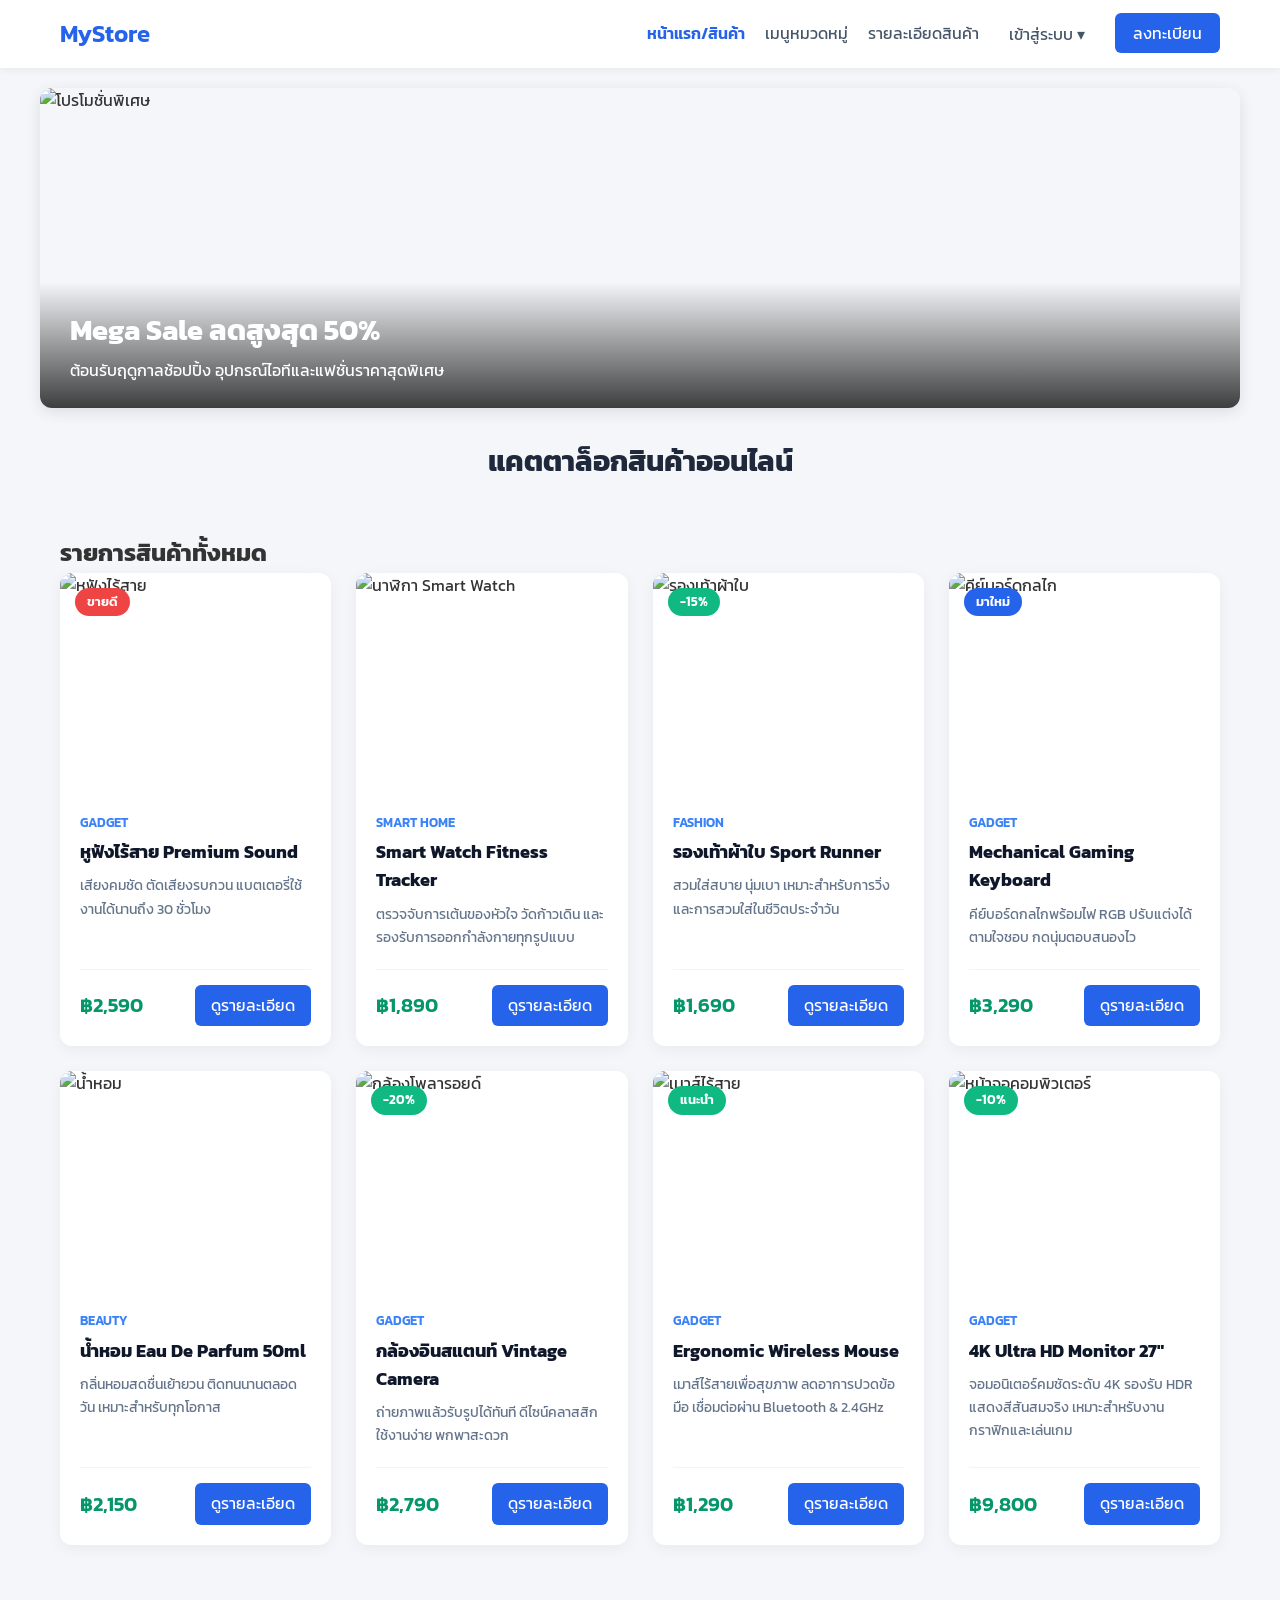
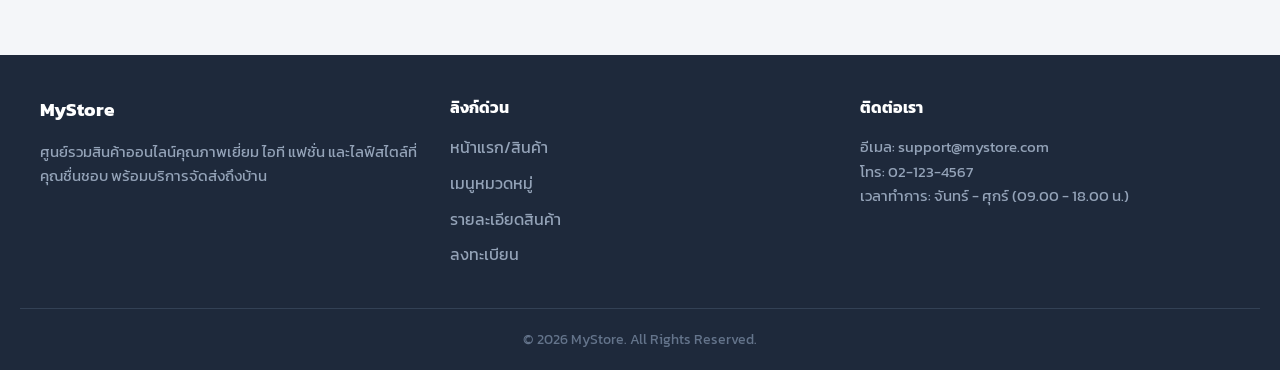
==== commit ff7486d8: "Update index.html" ====
--- a/html/index.html
+++ b/html/index.html
@@ -173,6 +173,36 @@
                     </div>
                 </div>
             </div>
+            
+            <!-- ชิ้นที่ 7 (เพิ่มใหม่ - IT) -->
+            <div class="product-card">
+                <div class="badge" style="background-color: #10b981;">แนะนำ</div>
+                <img src="https://images.unsplash.com/photo-1615663245857-ac93bb7c39e7?w=500&q=80" alt="เมาส์ไร้สาย">
+                <div class="product-info">
+                    <span class="category">Gadget</span>
+                    <h3 class="product-title">Ergonomic Wireless Mouse</h3>
+                    <p class="description">เมาส์ไร้สายเพื่อสุขภาพ ลดอาการปวดข้อมือ เชื่อมต่อผ่าน Bluetooth & 2.4GHz</p>
+                    <div class="price-container">
+                        <span class="price">฿1,290</span>
+                        <a href="product-detail.html" class="btn-add" style="text-decoration:none;">ดูรายละเอียด</a>
+                    </div>
+                </div>
+            </div>
+
+            <!-- ชิ้นที่ 8 (เพิ่มใหม่ - IT) -->
+            <div class="product-card">
+                <div class="badge discount">-10%</div>
+                <img src="https://images.unsplash.com/photo-1527443224154-c4a3942d3acf?w=500&q=80" alt="หน้าจอคอมพิวเตอร์">
+                <div class="product-info">
+                    <span class="category">Gadget</span>
+                    <h3 class="product-title">4K Ultra HD Monitor 27"</h3>
+                    <p class="description">จอมอนิเตอร์คมชัดระดับ 4K รองรับ HDR แสดงสีสันสมจริง เหมาะสำหรับงานกราฟิกและเล่นเกม</p>
+                    <div class="price-container">
+                        <span class="price">฿9,800</span>
+                        <a href="product-detail.html" class="btn-add" style="text-decoration:none;">ดูรายละเอียด</a>
+                    </div>
+                </div>
+            </div>
 
         </div>
     </main>
